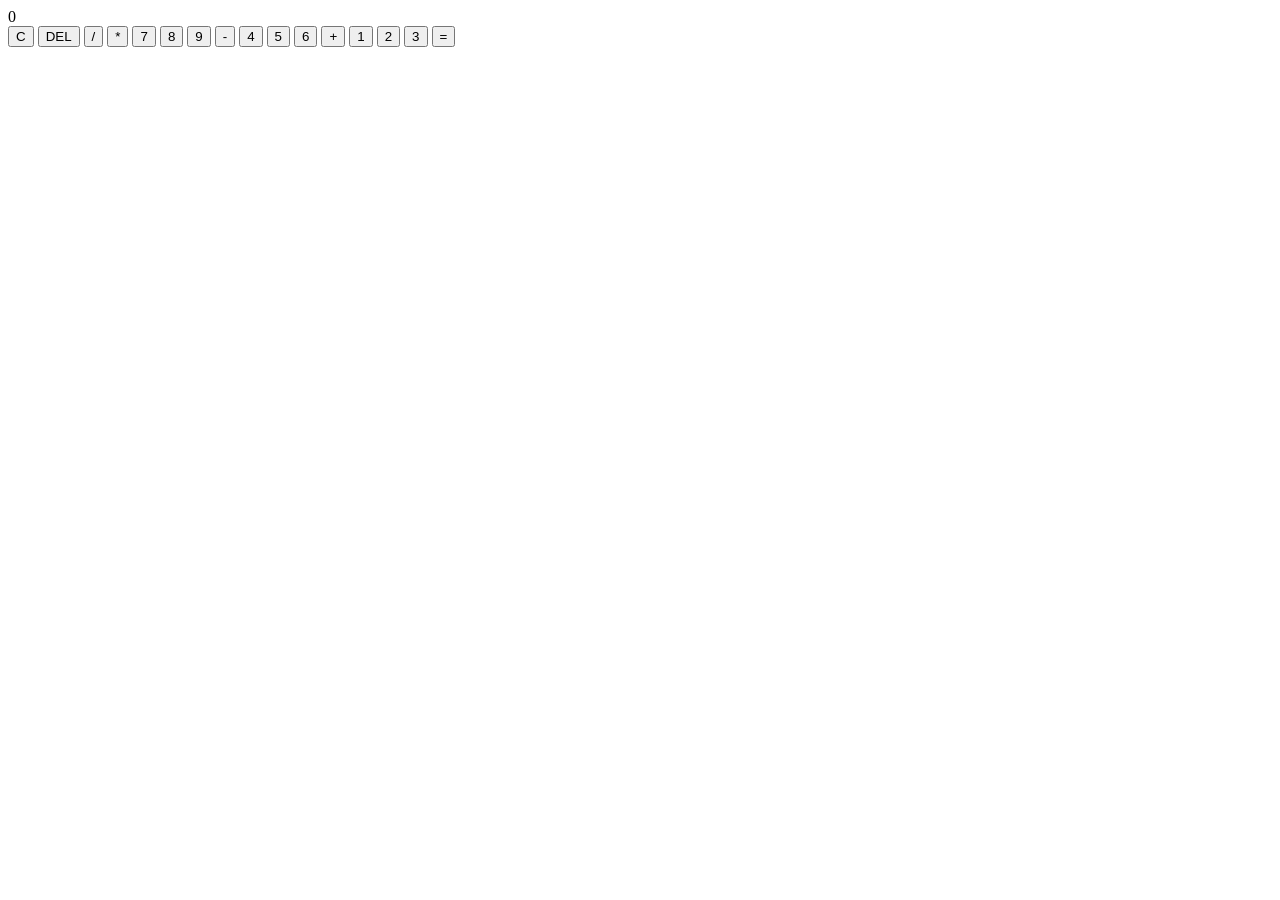
==== CIS_CALCU/calcu.html @ 26fb9af8 "add" ====
<!DOCTYPE html>
<html lang="en">
<head>
    <meta charset="UTF-8">
    <meta name="viewport" content="width=device-width, initial-scale=1.0">
    <link rel="stylesheet" href="calcu.css">
    <title>CALCULATOR</title>
</head>
<body>
    
    <div class="calculator">
        <div class="display">0</div>
        <div class="buttons">
            <button onclick="clearDisplay()">C</button>
            <button onclick="deleteLast()">DEL</button>
            <button onclick="appendToDisplay('/')">/</button>
            <button onclick="appendToDisplay('*')">*</button>
            <button onclick="appendToDisplay('7')">7</button>
            <button onclick="appendToDisplay('8')">8</button>
            <button onclick="appendToDisplay('9')">9</button>
            <button onclick="appendToDisplay('-')">-</button>
            <button onclick="appendToDisplay('4')">4</button>
            <button onclick="appendToDisplay('5')">5</button>
            <button onclick="appendToDisplay('6')">6</button>
            <button onclick="appendToDisplay('+')">+</button>
            <button onclick="appendToDisplay('1')">1</button>
            <button onclick="appendToDisplay('2')">2</button>
            <button onclick="appendToDisplay('3')">3</button>
            <button onclick="calculate()">=</button>
        </div>
    </div>

    <div class="display">
        
    </div>
</body>
</html>
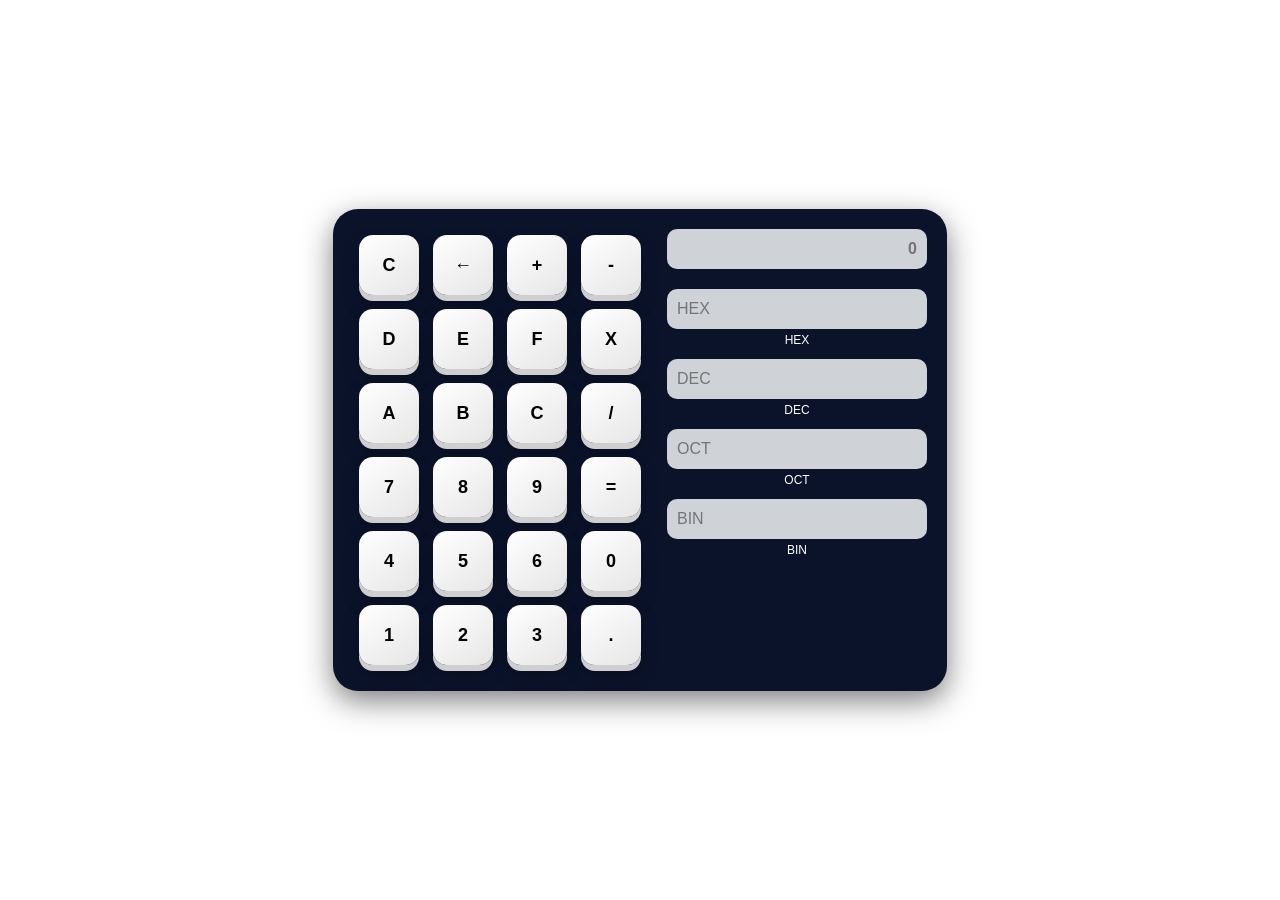
==== commit 5e432856: "calcu" ====
--- a/CIS_CALCU/calcu.html
+++ b/CIS_CALCU/calcu.html
@@ -7,31 +7,80 @@
     <title>CALCULATOR</title>
 </head>
 <body>
-    
+
+    <video class="bg-video" autoplay muted loop>
+        <source src="night-cycle-to-eterna-pokemon-diamond-and-pearl-pixel-moewalls-com.mp4" type="video/mp4">
+    </video>
+
     <div class="calculator">
-        <div class="display">0</div>
-        <div class="buttons">
-            <button onclick="clearDisplay()">C</button>
-            <button onclick="deleteLast()">DEL</button>
-            <button onclick="appendToDisplay('/')">/</button>
-            <button onclick="appendToDisplay('*')">*</button>
-            <button onclick="appendToDisplay('7')">7</button>
-            <button onclick="appendToDisplay('8')">8</button>
-            <button onclick="appendToDisplay('9')">9</button>
-            <button onclick="appendToDisplay('-')">-</button>
-            <button onclick="appendToDisplay('4')">4</button>
-            <button onclick="appendToDisplay('5')">5</button>
-            <button onclick="appendToDisplay('6')">6</button>
-            <button onclick="appendToDisplay('+')">+</button>
-            <button onclick="appendToDisplay('1')">1</button>
-            <button onclick="appendToDisplay('2')">2</button>
-            <button onclick="appendToDisplay('3')">3</button>
-            <button onclick="calculate()">=</button>
+
+        <!-- KEYPAD (LEFT) -->
+        <div class="keypad">
+            <button>C</button>
+            <button>←</button>
+            <button>+</button>
+            <button>-</button>
+
+            <button>D</button>
+            <button>E</button>
+            <button>F</button>
+            <button>X</button>
+
+            <button>A</button>
+            <button>B</button>
+            <button>C</button>
+            <button>/</button>
+
+            <button>7</button>
+            <button>8</button>
+            <button>9</button>
+            <button>=</button>
+
+            <button>4</button>
+            <button>5</button>
+            <button>6</button>
+            <button>0</button>
+
+            <button>1</button>
+            <button>2</button>
+            <button>3</button>
+            <button>.</button>
         </div>
+
+        <!-- DISPLAY PANEL (RIGHT, VERTICAL) -->
+        <div class="display">
+
+            <!-- MAIN DISPLAY -->
+            <input type="text" id="mainDisplay" placeholder="0" readonly class="main-display">
+
+            <!-- BASE CONVERSIONS -->
+            <div class="base-conversions">
+
+                <div class="field">
+                    <input type="text" id="hex" placeholder="HEX" readonly>
+                    <label>HEX</label>
+                </div>
+
+                <div class="field">
+                    <input type="text" id="dec" placeholder="DEC" readonly>
+                    <label>DEC</label>
+                </div>
+
+                <div class="field">
+                    <input type="text" id="oct" placeholder="OCT" readonly>
+                    <label>OCT</label>
+                </div>
+
+                <div class="field">
+                    <input type="text" id="bin" placeholder="BIN" readonly>
+                    <label>BIN</label>
+                </div>
+
+            </div>
+        </div>
+
     </div>
 
-    <div class="display">
-        
-    </div>
+    <script src="calcu.js"></script>
 </body>
 </html>
--- a/CIS_CALCU/calcu.css
+++ b/CIS_CALCU/calcu.css
@@ -0,0 +1,154 @@
+* {
+    box-sizing: border-box;
+    font-family: Arial, sans-serif;
+}
+
+body {
+    margin: 0;
+    height: 100vh;
+    display: flex;
+    justify-content: center;
+    align-items: center;
+    overflow: hidden;
+}
+
+/* VIDEO BACKGROUND */
+.bg-video {
+    position: fixed;
+    top: 0;
+    left: 0;
+    width: 100%;
+    height: 100%;
+    object-fit: cover;
+    z-index: -1;
+}
+
+/* CALCULATOR CONTAINER */
+.calculator {
+    display: flex;
+    flex-direction: row;
+    align-items: stretch;       /* key for equal height */
+    gap: 20px;
+    padding: 20px;
+    background: #0b132b;
+    border-radius: 25px;
+    box-shadow: 0 10px 30px rgba(0,0,0,0.5);
+    width: max-content;
+    z-index: 1;
+}
+
+/* DISPLAY (RIGHT SIDE) */
+.display {
+    display: flex;
+    flex-direction: column;     /* vertical stack */
+    justify-content: flex-start;
+    gap: 20px;
+    min-height: 100%;
+}
+
+/* MAIN DISPLAY */
+.main-display {
+    width: 260px;
+    height: 55px;
+    border-radius: 12px;
+    border: none;
+    padding: 12px;
+    font-size: 22px;
+    font-weight: bold;
+    background: #1f2937;
+    color: #000000;
+    text-align: right;
+}
+
+/* SECONDARY DISPLAY INPUTS */
+.display input {
+    width: 260px;
+    height: 40px;
+    border-radius: 10px;
+    border: none;
+    padding: 10px;
+    background: #cfd2d6;
+    font-size: 16px;
+}
+
+/* LABELS */
+.display label {
+    color: white;
+    font-size: 12px;
+}
+
+/* BASE CONVERSION GROUP */
+.base-conversions {
+    display: flex;
+    flex-direction: column;
+    gap: 12px;
+}
+
+.field {
+    display: flex;
+    flex-direction: column;
+    align-items: center;
+}
+
+.field label {
+    margin-top: 4px;
+    font-size: 12px;
+    color: white;
+}
+
+/* KEYPAD (LEFT SIDE) */
+.keypad {
+    display: grid;
+    grid-template-columns: repeat(4, 60px);
+    gap: 14px;
+    padding: 6px;
+}
+
+/* BUTTONS */
+.keypad button {
+    width: 60px;
+    height: 60px;
+    border: none;
+    border-radius: 14px;
+    background: linear-gradient(145deg, #ffffff, #e6e6e6);
+    font-size: 18px;
+    font-weight: 700;
+    cursor: pointer;
+
+    transition:
+        transform 0.08s ease,
+        box-shadow 0.08s ease,
+        background 0.2s ease;
+
+    box-shadow:
+        0 6px 0 #cfcfcf,
+        0 10px 18px rgba(0, 0, 0, 0.25);
+
+    user-select: none;
+}
+
+.keypad button:hover {
+    background: linear-gradient(145deg, #f9fbf9, #e0e0e0);
+}
+
+.keypad button:active {
+    transform: translateY(4px);
+    box-shadow:
+        0 2px 0 #cfcfcf,
+        0 6px 10px rgba(0, 0, 0, 0.3);
+}
+
+.keypad button:focus-visible {
+    outline: 3px solid #60a5fa;
+    outline-offset: 3px;
+}
+
+/* FOOTER */
+footer {
+    position: fixed;
+    bottom: 20px;
+    left: 20px;
+    color: white;
+    font-size: 14px;
+    z-index: 1;
+}
